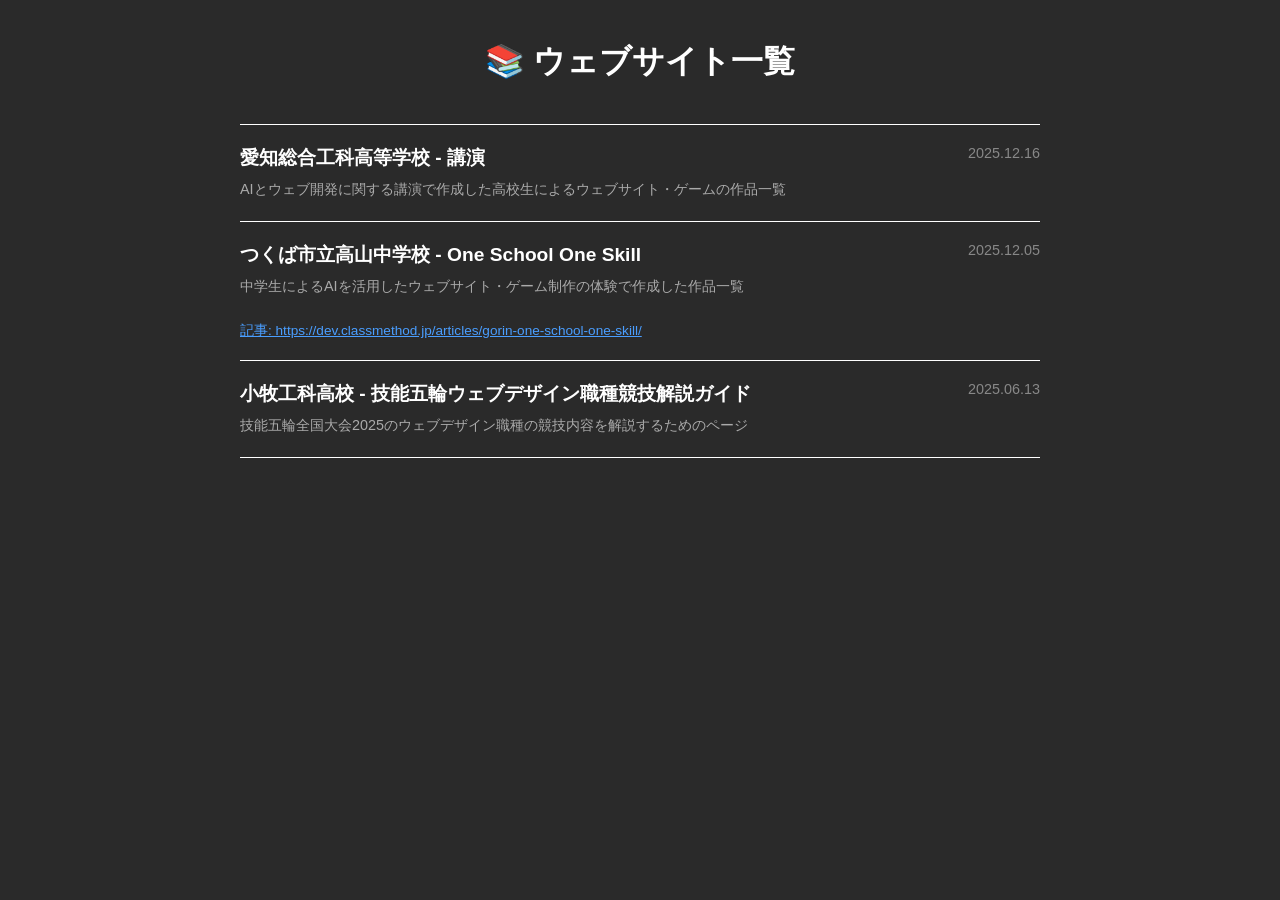
==== index.html @ ea5cc39a "一覧作成" ====
<!DOCTYPE html>
<html lang="ja">
  <head>
    <meta charset="UTF-8" />
    <meta name="viewport" content="width=device-width, initial-scale=1.0" />
    <title>ウェブサイト一覧</title>
    <style>
      * {
        margin: 0;
        padding: 0;
        box-sizing: border-box;
      }

      body {
        font-family: -apple-system, BlinkMacSystemFont, "Segoe UI", Roboto, "Helvetica Neue", Arial, sans-serif;
        background: #2a2a2a;
        min-height: 100vh;
        padding: 40px 20px;
      }

      .container {
        max-width: 800px;
        margin: 0 auto;
      }

      h1 {
        color: white;
        text-align: center;
        margin-bottom: 40px;
        font-size: 2em;
        font-weight: 600;
      }

      .site-list {
        list-style: none;
        border-top: 1px solid white;
      }

      .site-item {
        border-bottom: 1px solid white;
      }

      .site-link {
        display: flex;
        justify-content: space-between;
        align-items: flex-start;
        padding: 20px 0;
        text-decoration: none;
        color: white;
        transition: opacity 0.2s;
      }

      .site-link:hover {
        opacity: 0.6;
      }

      .site-info {
        flex: 1;
      }

      .site-name {
        font-size: 1.2em;
        font-weight: 600;
      }

      .site-description {
        font-size: 0.9em;
        color: #aaa;
        margin-top: 8px;
        line-height: 1.5;
      }

      .site-date {
        font-size: 0.9em;
        color: #888;
        white-space: nowrap;
        margin-left: 20px;
      }

      .site-url {
        display: block;
        font-size: 0.85em;
        color: #4a9eff;
        margin-top: 5px;
        margin-bottom: 20px;
        text-decoration: underline;
      }

      .site-url:hover {
        color: #6bb3ff;
      }
    </style>
  </head>
  <body>
    <div class="container">
      <h1>📚 ウェブサイト一覧</h1>
      <ul class="site-list">
        <li class="site-item">
          <a href="./20251216aichi-sougoukouka/index.html" class="site-link">
            <div class="site-info">
              <div class="site-name">愛知総合工科高等学校 - 講演</div>
              <div class="site-description">AIとウェブ開発に関する講演で作成した高校生によるウェブサイト・ゲームの作品一覧</div>
            </div>
            <div class="site-date">2025.12.16</div>
          </a>
        </li>
        <li class="site-item">
          <a href="./20251205-tsukuba-one-school-one-skill/index.html" class="site-link">
            <div class="site-info">
              <div class="site-name">つくば市立高山中学校 - One School One Skill</div>
              <div class="site-description">中学生によるAIを活用したウェブサイト・ゲーム制作の体験で作成した作品一覧</div>
            </div>
            <div class="site-date">2025.12.05</div>
          </a>
          <a
            href="https://dev.classmethod.jp/articles/gorin-one-school-one-skill/"
            class="site-url"
            target="_blank"
            rel="noopener noreferrer"
          >
            記事: https://dev.classmethod.jp/articles/gorin-one-school-one-skill/
          </a>
        </li>
        <li class="site-item">
          <a href="./komaki20250613/index.html" class="site-link">
            <div class="site-info">
              <div class="site-name">小牧工科高校 - 技能五輪ウェブデザイン職種競技解説ガイド</div>
              <div class="site-description">技能五輪全国大会2025のウェブデザイン職種の競技内容を解説するためのページ</div>
            </div>
            <div class="site-date">2025.06.13</div>
          </a>
        </li>
      </ul>
    </div>
  </body>
</html>
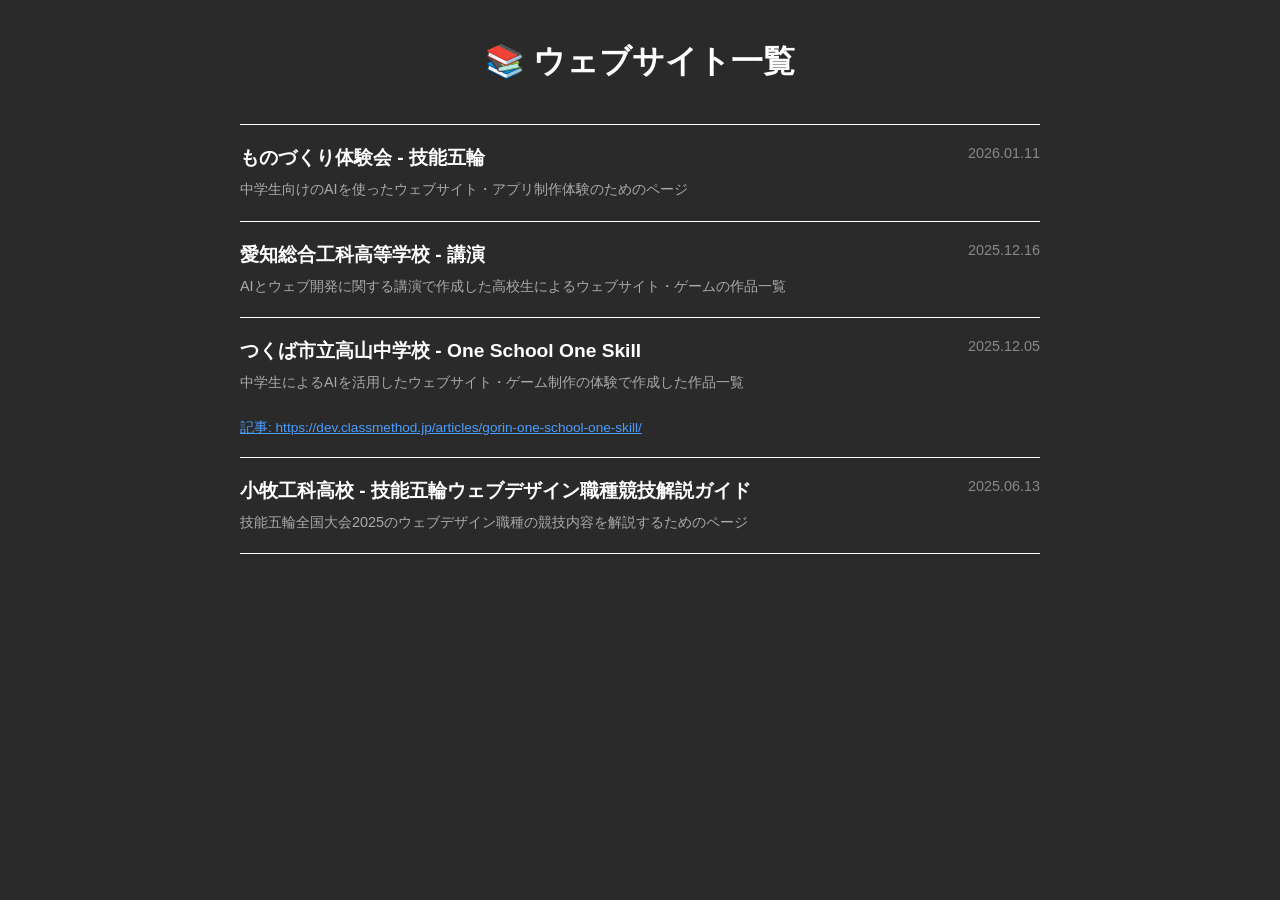
==== commit 9d3baf9f: "一覧追加" ====
--- a/index.html
+++ b/index.html
@@ -96,6 +96,15 @@
       <h1>📚 ウェブサイト一覧</h1>
       <ul class="site-list">
         <li class="site-item">
+          <a href="./20260111-gorin-taiken/index.html" class="site-link">
+            <div class="site-info">
+              <div class="site-name">ものづくり体験会 - 技能五輪</div>
+              <div class="site-description">中学生向けのAIを使ったウェブサイト・アプリ制作体験のためのページ</div>
+            </div>
+            <div class="site-date">2026.01.11</div>
+          </a>
+        </li>
+        <li class="site-item">
           <a href="./20251216aichi-sougoukouka/index.html" class="site-link">
             <div class="site-info">
               <div class="site-name">愛知総合工科高等学校 - 講演</div>
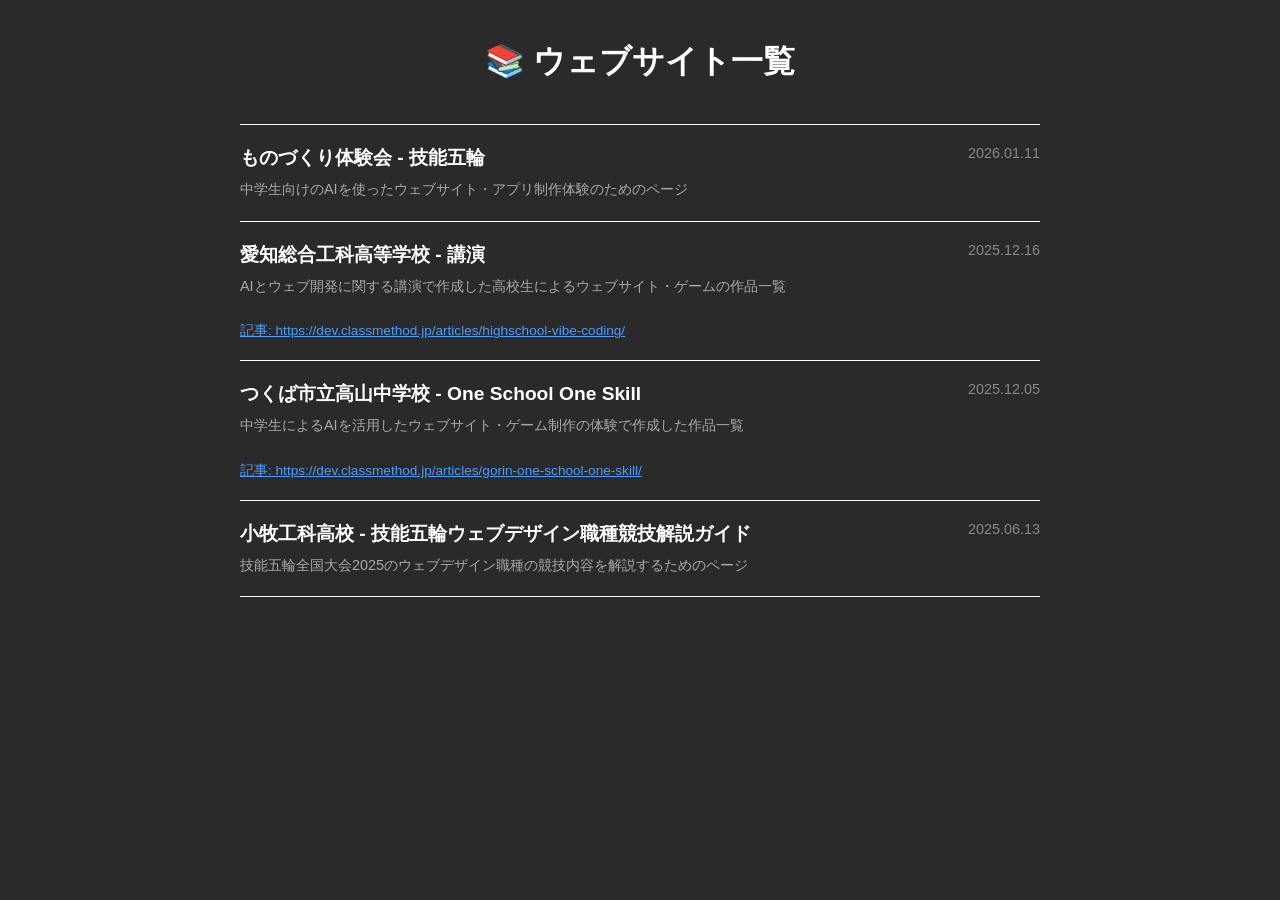
==== commit 8457b46c: "ブログのリンクを追加" ====
--- a/index.html
+++ b/index.html
@@ -112,6 +112,14 @@
             </div>
             <div class="site-date">2025.12.16</div>
           </a>
+          <a
+            href="https://dev.classmethod.jp/articles/highschool-vibe-coding/"
+            class="site-url"
+            target="_blank"
+            rel="noopener noreferrer"
+          >
+            記事: https://dev.classmethod.jp/articles/highschool-vibe-coding/
+          </a>
         </li>
         <li class="site-item">
           <a href="./20251205-tsukuba-one-school-one-skill/index.html" class="site-link">
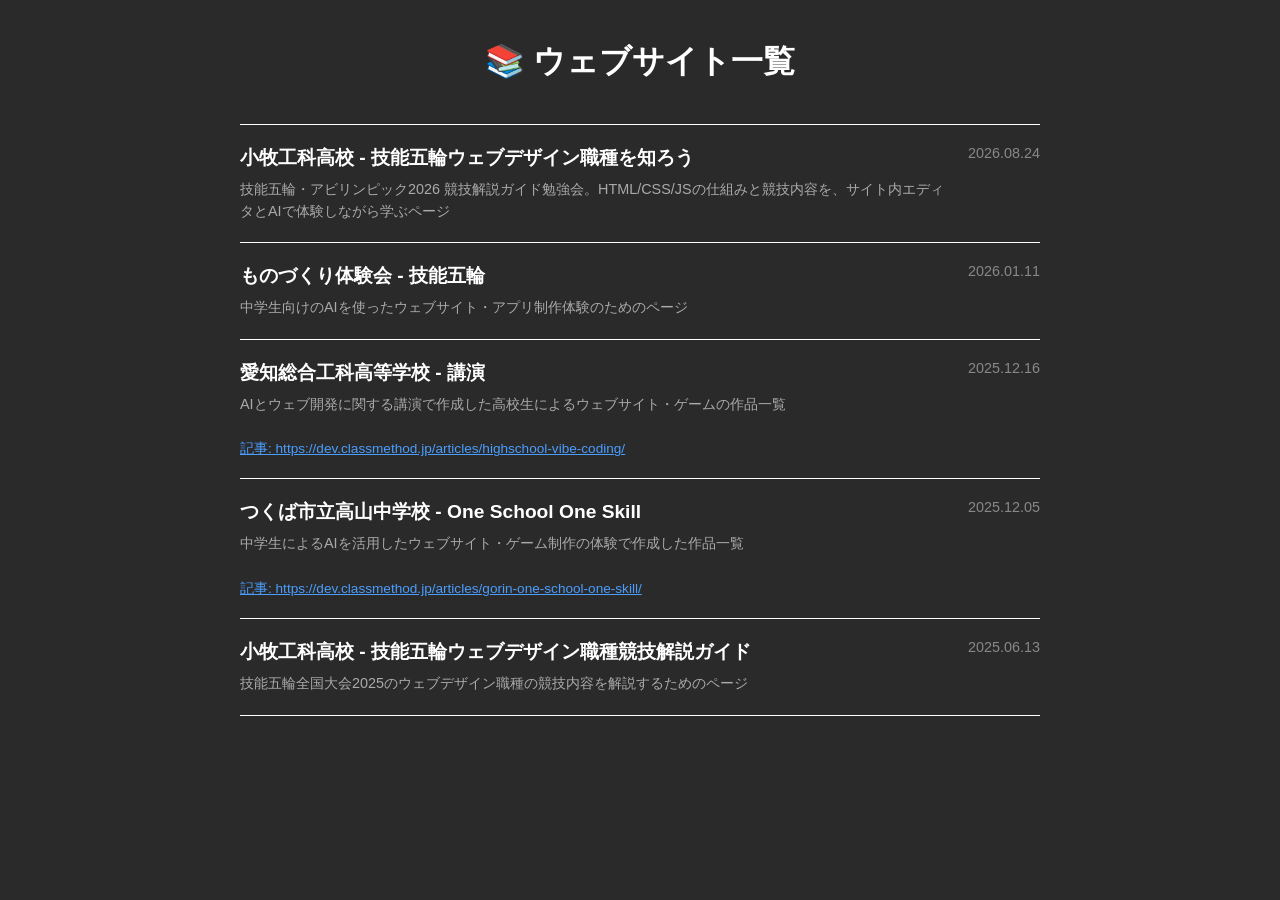
==== commit bbc7d455: "小牧工科高校 技能五輪ウェブデザイン勉強会（2026-08-24）ページを追加 - ドロワー型エディタ（CodeMirror 5 同梱）、ヒントパネル、早見表 - 競技解説、SVG図解、全国大会/Ly" ====
--- a/index.html
+++ b/index.html
@@ -96,6 +96,15 @@
       <h1>📚 ウェブサイト一覧</h1>
       <ul class="site-list">
         <li class="site-item">
+          <a href="./20260824-komaki-guide/index.html" class="site-link">
+            <div class="site-info">
+              <div class="site-name">小牧工科高校 - 技能五輪ウェブデザイン職種を知ろう</div>
+              <div class="site-description">技能五輪・アビリンピック2026 競技解説ガイド勉強会。HTML/CSS/JSの仕組みと競技内容を、サイト内エディタとAIで体験しながら学ぶページ</div>
+            </div>
+            <div class="site-date">2026.08.24</div>
+          </a>
+        </li>
+        <li class="site-item">
           <a href="./20260111-gorin-taiken/index.html" class="site-link">
             <div class="site-info">
               <div class="site-name">ものづくり体験会 - 技能五輪</div>
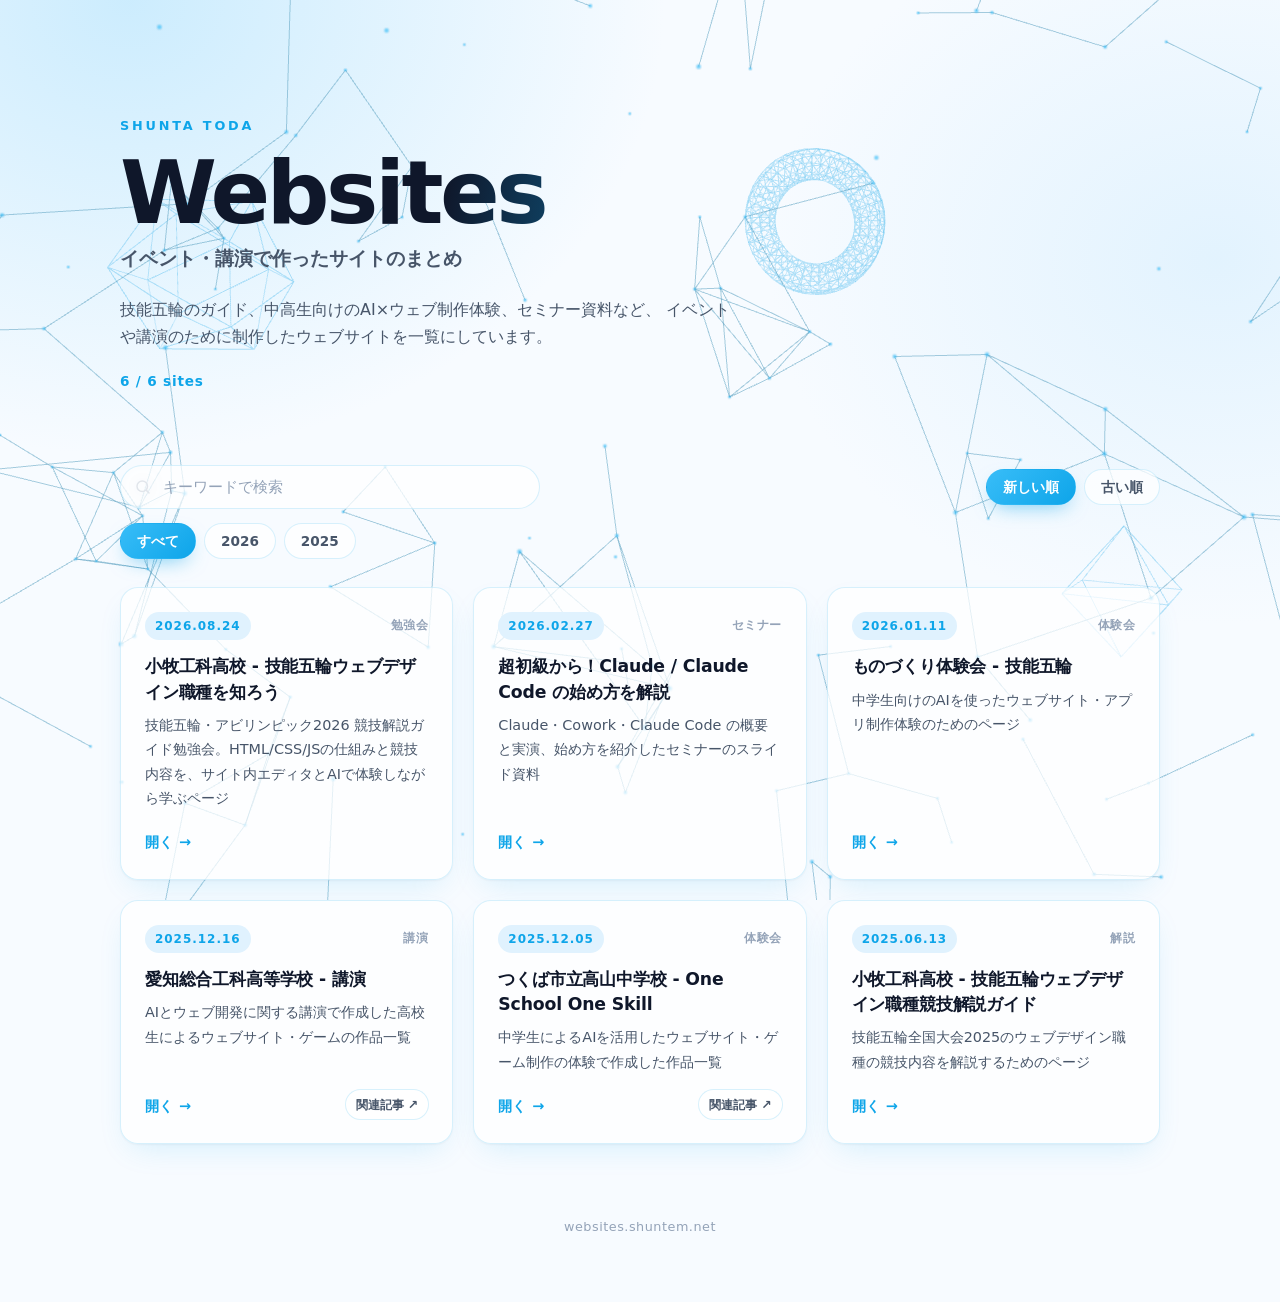
==== commit 08f59576: "トップページを刷新し README を追加 - 白ベース＋水色アクセントのデザインに全面変更、three.js のマウス追従背景（ローカル同梱） - サイト一覧をカード化し、検索・年フィルタ・並び替え" ====
--- a/index.html
+++ b/index.html
@@ -3,160 +3,59 @@
   <head>
     <meta charset="UTF-8" />
     <meta name="viewport" content="width=device-width, initial-scale=1.0" />
-    <title>ウェブサイト一覧</title>
-    <style>
-      * {
-        margin: 0;
-        padding: 0;
-        box-sizing: border-box;
-      }
-
-      body {
-        font-family: -apple-system, BlinkMacSystemFont, "Segoe UI", Roboto, "Helvetica Neue", Arial, sans-serif;
-        background: #2a2a2a;
-        min-height: 100vh;
-        padding: 40px 20px;
-      }
-
-      .container {
-        max-width: 800px;
-        margin: 0 auto;
-      }
-
-      h1 {
-        color: white;
-        text-align: center;
-        margin-bottom: 40px;
-        font-size: 2em;
-        font-weight: 600;
-      }
-
-      .site-list {
-        list-style: none;
-        border-top: 1px solid white;
-      }
-
-      .site-item {
-        border-bottom: 1px solid white;
-      }
-
-      .site-link {
-        display: flex;
-        justify-content: space-between;
-        align-items: flex-start;
-        padding: 20px 0;
-        text-decoration: none;
-        color: white;
-        transition: opacity 0.2s;
-      }
-
-      .site-link:hover {
-        opacity: 0.6;
-      }
-
-      .site-info {
-        flex: 1;
-      }
-
-      .site-name {
-        font-size: 1.2em;
-        font-weight: 600;
-      }
-
-      .site-description {
-        font-size: 0.9em;
-        color: #aaa;
-        margin-top: 8px;
-        line-height: 1.5;
-      }
-
-      .site-date {
-        font-size: 0.9em;
-        color: #888;
-        white-space: nowrap;
-        margin-left: 20px;
-      }
-
-      .site-url {
-        display: block;
-        font-size: 0.85em;
-        color: #4a9eff;
-        margin-top: 5px;
-        margin-bottom: 20px;
-        text-decoration: underline;
-      }
-
-      .site-url:hover {
-        color: #6bb3ff;
-      }
-    </style>
+    <title>ウェブサイト一覧 | Shunta Toda / Websites</title>
+    <meta name="description" content="イベント・講演・体験会のために作成したウェブサイトのまとめ" />
+    <meta name="theme-color" content="#f7fbff" />
+    <link rel="stylesheet" href="./assets/home.css" />
+    <script type="importmap">
+      { "imports": { "three": "./vendor/three/three.module.min.js" } }
+    </script>
   </head>
   <body>
-    <div class="container">
-      <h1>📚 ウェブサイト一覧</h1>
-      <ul class="site-list">
-        <li class="site-item">
-          <a href="./20260824-komaki-guide/index.html" class="site-link">
-            <div class="site-info">
-              <div class="site-name">小牧工科高校 - 技能五輪ウェブデザイン職種を知ろう</div>
-              <div class="site-description">技能五輪・アビリンピック2026 競技解説ガイド勉強会。HTML/CSS/JSの仕組みと競技内容を、サイト内エディタとAIで体験しながら学ぶページ</div>
-            </div>
-            <div class="site-date">2026.08.24</div>
-          </a>
-        </li>
-        <li class="site-item">
-          <a href="./20260111-gorin-taiken/index.html" class="site-link">
-            <div class="site-info">
-              <div class="site-name">ものづくり体験会 - 技能五輪</div>
-              <div class="site-description">中学生向けのAIを使ったウェブサイト・アプリ制作体験のためのページ</div>
-            </div>
-            <div class="site-date">2026.01.11</div>
-          </a>
-        </li>
-        <li class="site-item">
-          <a href="./20251216aichi-sougoukouka/index.html" class="site-link">
-            <div class="site-info">
-              <div class="site-name">愛知総合工科高等学校 - 講演</div>
-              <div class="site-description">AIとウェブ開発に関する講演で作成した高校生によるウェブサイト・ゲームの作品一覧</div>
-            </div>
-            <div class="site-date">2025.12.16</div>
-          </a>
-          <a
-            href="https://dev.classmethod.jp/articles/highschool-vibe-coding/"
-            class="site-url"
-            target="_blank"
-            rel="noopener noreferrer"
-          >
-            記事: https://dev.classmethod.jp/articles/highschool-vibe-coding/
-          </a>
-        </li>
-        <li class="site-item">
-          <a href="./20251205-tsukuba-one-school-one-skill/index.html" class="site-link">
-            <div class="site-info">
-              <div class="site-name">つくば市立高山中学校 - One School One Skill</div>
-              <div class="site-description">中学生によるAIを活用したウェブサイト・ゲーム制作の体験で作成した作品一覧</div>
-            </div>
-            <div class="site-date">2025.12.05</div>
-          </a>
-          <a
-            href="https://dev.classmethod.jp/articles/gorin-one-school-one-skill/"
-            class="site-url"
-            target="_blank"
-            rel="noopener noreferrer"
-          >
-            記事: https://dev.classmethod.jp/articles/gorin-one-school-one-skill/
-          </a>
-        </li>
-        <li class="site-item">
-          <a href="./komaki20250613/index.html" class="site-link">
-            <div class="site-info">
-              <div class="site-name">小牧工科高校 - 技能五輪ウェブデザイン職種競技解説ガイド</div>
-              <div class="site-description">技能五輪全国大会2025のウェブデザイン職種の競技内容を解説するためのページ</div>
-            </div>
-            <div class="site-date">2025.06.13</div>
-          </a>
-        </li>
-      </ul>
+    <canvas id="bg" class="bg" aria-hidden="true"></canvas>
+
+    <div class="page">
+      <header class="hero">
+        <p class="hero__eyebrow reveal">Shunta Toda</p>
+        <h1 class="hero__title reveal">
+          <span class="hero__title-main">Websites</span>
+          <span class="hero__title-sub">イベント・講演で作ったサイトのまとめ</span>
+        </h1>
+        <p class="hero__lead reveal">
+          技能五輪のガイド、中高生向けのAI×ウェブ制作体験、セミナー資料など、
+          イベントや講演のために制作したウェブサイトを一覧にしています。
+        </p>
+        <p class="hero__count reveal" aria-live="polite">
+          <span id="count-shown">0</span> / <span id="count-total">0</span> sites
+        </p>
+      </header>
+
+      <section class="toolbar reveal" aria-label="絞り込みと並び替え">
+        <div class="toolbar__row">
+          <div class="search">
+            <svg class="search__icon" width="18" height="18" viewBox="0 0 24 24" fill="none" stroke="currentColor" stroke-width="2" stroke-linecap="round" stroke-linejoin="round" aria-hidden="true">
+              <circle cx="11" cy="11" r="7" /><path d="m20 20-3.5-3.5" />
+            </svg>
+            <input id="search" class="search__input" type="search" placeholder="キーワードで検索" aria-label="サイトを検索" autocomplete="off" />
+          </div>
+          <div class="sort" role="group" aria-label="並び替え">
+            <button type="button" class="chip is-active" data-sort="desc" aria-pressed="true">新しい順</button>
+            <button type="button" class="chip" data-sort="asc" aria-pressed="false">古い順</button>
+          </div>
+        </div>
+        <div id="year-chips" class="chips" role="group" aria-label="年で絞り込み"></div>
+      </section>
+
+      <main>
+        <ul id="grid" class="grid" aria-label="ウェブサイト一覧"></ul>
+        <p id="empty" class="empty" hidden>該当するサイトがありません。</p>
+      </main>
+
+      <footer class="footer reveal">
+        <a href="https://websites.shuntem.net/">websites.shuntem.net</a>
+      </footer>
     </div>
+
+    <script type="module" src="./assets/home.js"></script>
   </body>
 </html>
--- a/assets/home.css
+++ b/assets/home.css
@@ -0,0 +1,472 @@
+:root {
+  --bg: #f7fbff;
+  --surface: rgba(255, 255, 255, 0.72);
+  --surface-strong: #ffffff;
+  --text: #0f172a;
+  --muted: #475569;
+  --faint: #94a3b8;
+  --accent: #0ea5e9;
+  --accent-bright: #38bdf8;
+  --accent-soft: #bae6fd;
+  --accent-tint: #e0f2fe;
+  --border: rgba(14, 165, 233, 0.16);
+  --shadow: 0 1px 2px rgba(15, 23, 42, 0.04), 0 12px 32px -12px rgba(14, 165, 233, 0.18);
+  --shadow-hover: 0 2px 4px rgba(15, 23, 42, 0.05), 0 24px 48px -16px rgba(14, 165, 233, 0.38), 0 0 0 1px rgba(56, 189, 248, 0.35);
+  --radius: 18px;
+  --ease: cubic-bezier(0.22, 1, 0.36, 1);
+}
+
+*,
+*::before,
+*::after {
+  box-sizing: border-box;
+}
+
+html {
+  -webkit-text-size-adjust: 100%;
+}
+
+body {
+  margin: 0;
+  font-family: "Hiragino Sans", "Hiragino Kaku Gothic ProN", "Noto Sans JP", Inter, system-ui, -apple-system, sans-serif;
+  color: var(--text);
+  background: var(--bg);
+  background-image:
+    radial-gradient(60% 50% at 10% 0%, rgba(186, 230, 253, 0.7), transparent 70%),
+    radial-gradient(50% 40% at 95% 20%, rgba(224, 242, 254, 0.9), transparent 70%);
+  line-height: 1.7;
+  min-height: 100vh;
+  overflow-x: hidden;
+  -webkit-font-smoothing: antialiased;
+}
+
+.bg {
+  position: fixed;
+  inset: 0;
+  width: 100%;
+  height: 100%;
+  z-index: 0;
+  pointer-events: none;
+  opacity: 0;
+  transition: opacity 1.2s ease;
+}
+
+.bg.is-ready {
+  opacity: 1;
+}
+
+.page {
+  position: relative;
+  z-index: 1;
+  max-width: 1120px;
+  margin: 0 auto;
+  padding: clamp(56px, 9vw, 120px) clamp(20px, 4vw, 40px) 64px;
+}
+
+/* ---------- Hero ---------- */
+.hero {
+  max-width: 720px;
+  margin-bottom: clamp(40px, 6vw, 72px);
+}
+
+.hero__eyebrow {
+  margin: 0 0 12px;
+  font-size: 0.8rem;
+  font-weight: 600;
+  letter-spacing: 0.22em;
+  text-transform: uppercase;
+  color: var(--accent);
+}
+
+.hero__title {
+  margin: 0 0 20px;
+  display: flex;
+  flex-direction: column;
+  gap: 6px;
+}
+
+.hero__title-main {
+  font-family: Inter, "Helvetica Neue", system-ui, sans-serif;
+  font-size: clamp(3rem, 8vw, 5.5rem);
+  font-weight: 800;
+  letter-spacing: -0.04em;
+  line-height: 1;
+  background: linear-gradient(100deg, #0f172a 0%, #0f172a 45%, #0ea5e9 100%);
+  -webkit-background-clip: text;
+  background-clip: text;
+  color: transparent;
+}
+
+.hero__title-sub {
+  font-size: clamp(1rem, 2vw, 1.2rem);
+  font-weight: 600;
+  color: var(--muted);
+}
+
+.hero__lead {
+  margin: 0 0 20px;
+  font-size: 1rem;
+  color: var(--muted);
+  max-width: 60ch;
+}
+
+.hero__count {
+  margin: 0;
+  font-family: Inter, system-ui, sans-serif;
+  font-size: 0.85rem;
+  font-weight: 600;
+  letter-spacing: 0.06em;
+  color: var(--accent);
+}
+
+.hero__count span {
+  font-variant-numeric: tabular-nums;
+}
+
+/* ---------- Toolbar ---------- */
+.toolbar {
+  display: flex;
+  flex-direction: column;
+  gap: 14px;
+  margin-bottom: 28px;
+}
+
+.toolbar__row {
+  display: flex;
+  flex-wrap: wrap;
+  gap: 12px;
+  align-items: center;
+  justify-content: space-between;
+}
+
+.search {
+  position: relative;
+  flex: 1 1 260px;
+  max-width: 420px;
+}
+
+.search__icon {
+  position: absolute;
+  left: 14px;
+  top: 50%;
+  transform: translateY(-50%);
+  color: var(--faint);
+  pointer-events: none;
+}
+
+.search__input {
+  width: 100%;
+  height: 44px;
+  padding: 0 14px 0 42px;
+  font: inherit;
+  font-size: 0.95rem;
+  color: var(--text);
+  background: var(--surface);
+  backdrop-filter: blur(12px);
+  -webkit-backdrop-filter: blur(12px);
+  border: 1px solid var(--border);
+  border-radius: 999px;
+  outline: none;
+  transition: border-color 0.2s, box-shadow 0.2s;
+}
+
+.search__input::placeholder {
+  color: var(--faint);
+}
+
+.search__input:focus-visible {
+  border-color: var(--accent-bright);
+  box-shadow: 0 0 0 4px rgba(56, 189, 248, 0.25);
+}
+
+.sort,
+.chips {
+  display: flex;
+  flex-wrap: wrap;
+  gap: 8px;
+}
+
+.chip {
+  appearance: none;
+  font: inherit;
+  font-size: 0.85rem;
+  font-weight: 600;
+  height: 36px;
+  padding: 0 16px;
+  color: var(--muted);
+  background: var(--surface);
+  backdrop-filter: blur(12px);
+  -webkit-backdrop-filter: blur(12px);
+  border: 1px solid var(--border);
+  border-radius: 999px;
+  cursor: pointer;
+  transition: color 0.2s, background-color 0.2s, border-color 0.2s, transform 0.2s var(--ease), box-shadow 0.2s;
+}
+
+.chip:hover {
+  color: var(--accent);
+  border-color: var(--accent-soft);
+  transform: translateY(-1px);
+}
+
+.chip:focus-visible {
+  outline: none;
+  box-shadow: 0 0 0 4px rgba(56, 189, 248, 0.3);
+}
+
+.chip.is-active {
+  color: #ffffff;
+  background: linear-gradient(135deg, var(--accent-bright), var(--accent));
+  border-color: transparent;
+  box-shadow: 0 8px 20px -8px rgba(14, 165, 233, 0.6);
+}
+
+/* ---------- Grid / Cards ---------- */
+.grid {
+  list-style: none;
+  margin: 0;
+  padding: 0;
+  display: grid;
+  grid-template-columns: repeat(auto-fill, minmax(min(100%, 300px), 1fr));
+  gap: 20px;
+}
+
+.card {
+  display: flex;
+  flex-direction: column;
+  height: 100%;
+  padding: 24px;
+  background: var(--surface);
+  backdrop-filter: blur(14px);
+  -webkit-backdrop-filter: blur(14px);
+  border: 1px solid var(--border);
+  border-radius: var(--radius);
+  box-shadow: var(--shadow);
+  color: inherit;
+  text-decoration: none;
+  position: relative;
+  overflow: hidden;
+  transition: transform 0.35s var(--ease), box-shadow 0.35s var(--ease), border-color 0.35s;
+}
+
+.card::after {
+  content: "";
+  position: absolute;
+  inset: 0;
+  background: radial-gradient(120% 80% at 100% 0%, rgba(186, 230, 253, 0.55), transparent 60%);
+  opacity: 0;
+  transition: opacity 0.35s;
+  pointer-events: none;
+}
+
+.card:hover,
+.card:focus-visible {
+  transform: translateY(-6px);
+  box-shadow: var(--shadow-hover);
+  border-color: rgba(56, 189, 248, 0.5);
+  outline: none;
+}
+
+.card:hover::after,
+.card:focus-visible::after {
+  opacity: 1;
+}
+
+.card:focus-visible {
+  box-shadow: var(--shadow-hover), 0 0 0 4px rgba(56, 189, 248, 0.35);
+}
+
+.card__meta {
+  display: flex;
+  align-items: center;
+  justify-content: space-between;
+  gap: 10px;
+  margin-bottom: 14px;
+}
+
+.card__date {
+  font-family: Inter, system-ui, sans-serif;
+  font-size: 0.75rem;
+  font-weight: 700;
+  letter-spacing: 0.08em;
+  color: var(--accent);
+  background: var(--accent-tint);
+  padding: 4px 10px;
+  border-radius: 999px;
+  font-variant-numeric: tabular-nums;
+}
+
+.card__tag {
+  font-size: 0.72rem;
+  font-weight: 600;
+  color: var(--faint);
+  letter-spacing: 0.04em;
+}
+
+.card__title {
+  margin: 0 0 8px;
+  font-size: 1.08rem;
+  font-weight: 700;
+  line-height: 1.45;
+  letter-spacing: -0.01em;
+}
+
+.card__desc {
+  margin: 0;
+  flex: 1;
+  font-size: 0.9rem;
+  color: var(--muted);
+}
+
+.card__foot {
+  display: flex;
+  align-items: center;
+  justify-content: space-between;
+  gap: 12px;
+  margin-top: 20px;
+}
+
+.card__open {
+  font-size: 0.9rem;
+  font-weight: 700;
+  color: var(--accent);
+  display: inline-flex;
+  align-items: center;
+  gap: 6px;
+}
+
+.card__open span {
+  display: inline-block;
+  transition: transform 0.3s var(--ease);
+}
+
+.card:hover .card__open span,
+.card:focus-visible .card__open span {
+  transform: translateX(4px);
+}
+
+.card__article {
+  position: relative;
+  z-index: 1;
+  font-size: 0.78rem;
+  font-weight: 600;
+  color: var(--muted);
+  text-decoration: none;
+  padding: 4px 10px;
+  border-radius: 999px;
+  border: 1px solid var(--border);
+  background: var(--surface-strong);
+  transition: color 0.2s, border-color 0.2s;
+  white-space: nowrap;
+}
+
+.card__article--float {
+  position: absolute;
+  right: 24px;
+  bottom: 24px;
+}
+
+.card__article:hover,
+.card__article:focus-visible {
+  color: var(--accent);
+  border-color: var(--accent-soft);
+  outline: none;
+}
+
+.card__article:focus-visible {
+  box-shadow: 0 0 0 3px rgba(56, 189, 248, 0.3);
+}
+
+.empty {
+  text-align: center;
+  color: var(--muted);
+  padding: 48px 0;
+}
+
+.footer {
+  margin-top: 72px;
+  text-align: center;
+  font-size: 0.8rem;
+  color: var(--faint);
+}
+
+.footer a {
+  color: inherit;
+  text-decoration: none;
+  letter-spacing: 0.04em;
+}
+
+.footer a:hover {
+  color: var(--accent);
+}
+
+/* ---------- Animations ---------- */
+.reveal {
+  opacity: 0;
+  transform: translateY(18px);
+  animation: reveal 0.9s var(--ease) forwards;
+  animation-delay: calc(var(--i, 0) * 90ms);
+}
+
+.grid > li {
+  position: relative;
+  opacity: 0;
+  transform: translateY(22px);
+  animation: reveal 0.8s var(--ease) forwards;
+  animation-delay: calc(320ms + var(--i, 0) * 70ms);
+}
+
+.grid > li.is-leaving {
+  animation: leave 0.25s ease forwards;
+}
+
+.grid.is-refiltering > li {
+  animation-delay: calc(var(--i, 0) * 50ms);
+}
+
+@keyframes reveal {
+  to {
+    opacity: 1;
+    transform: translateY(0);
+  }
+}
+
+@keyframes leave {
+  to {
+    opacity: 0;
+    transform: scale(0.97);
+  }
+}
+
+@media (prefers-reduced-motion: reduce) {
+  .reveal,
+  .grid > li {
+    animation-duration: 0.01ms;
+    animation-delay: 0ms;
+  }
+
+  .card,
+  .chip,
+  .card__open span {
+    transition: none;
+  }
+
+  .card:hover {
+    transform: none;
+  }
+}
+
+@media (max-width: 640px) {
+  .card {
+    padding: 20px;
+  }
+
+  .card__article--float {
+    right: 20px;
+    bottom: 20px;
+  }
+
+  .card__foot {
+    flex-wrap: wrap;
+  }
+}
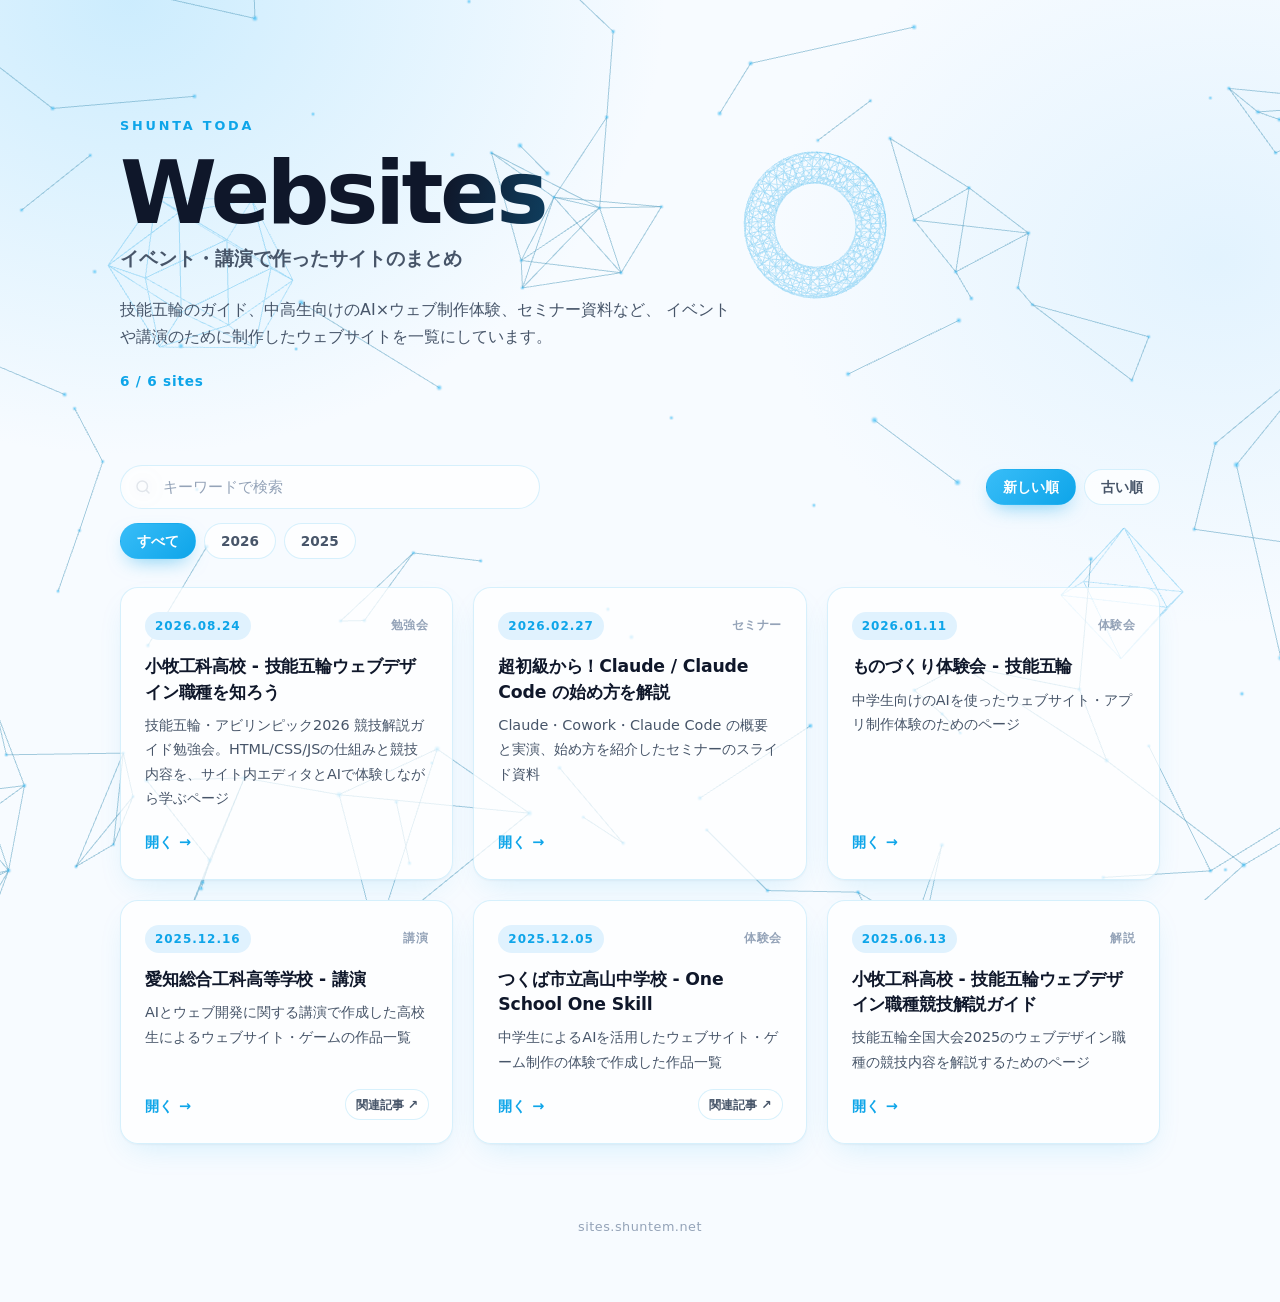
==== commit 4e09ac24: "公開URLの表記を sites.shuntem.net に統一 Co-Authored-By: Claude Fable 5 <noreply@anthropic.com>" ====
--- a/index.html
+++ b/index.html
@@ -52,7 +52,7 @@
       </main>
 
       <footer class="footer reveal">
-        <a href="https://websites.shuntem.net/">websites.shuntem.net</a>
+        <a href="https://sites.shuntem.net/">sites.shuntem.net</a>
       </footer>
     </div>
 
